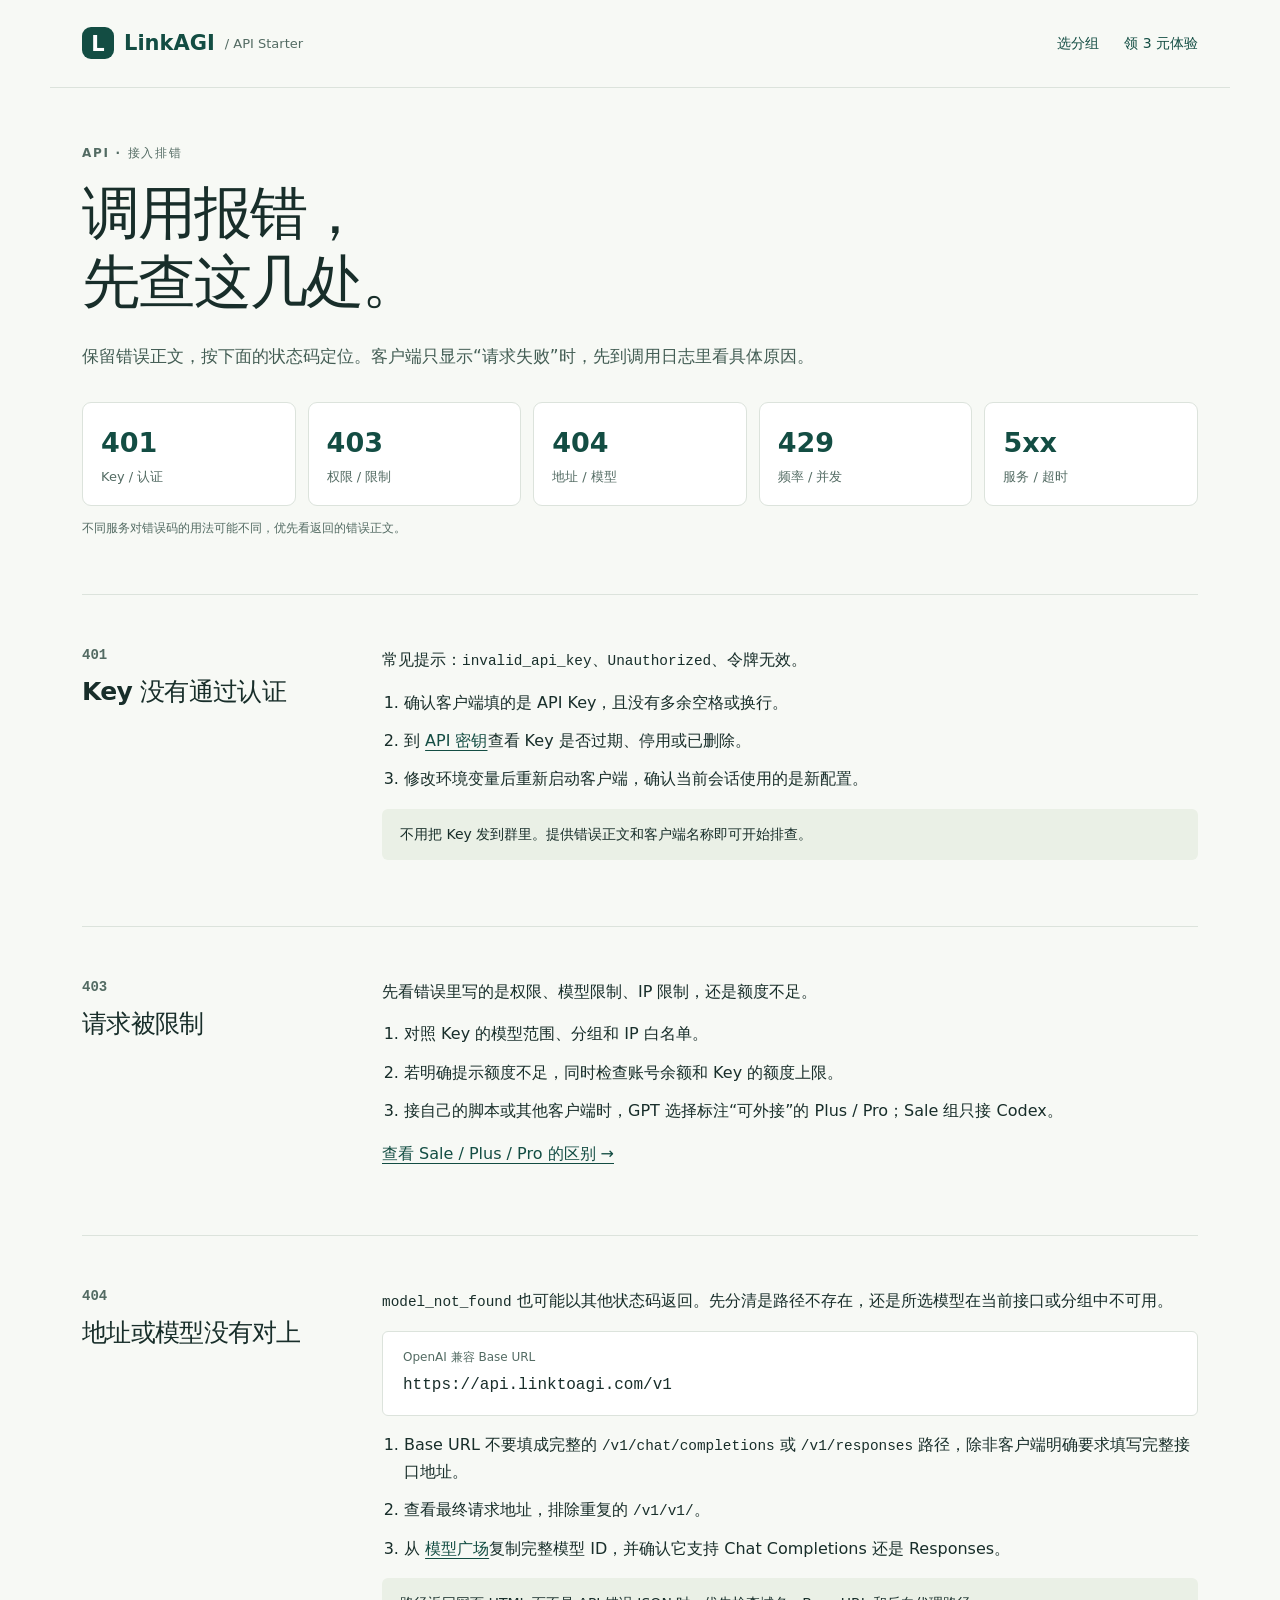
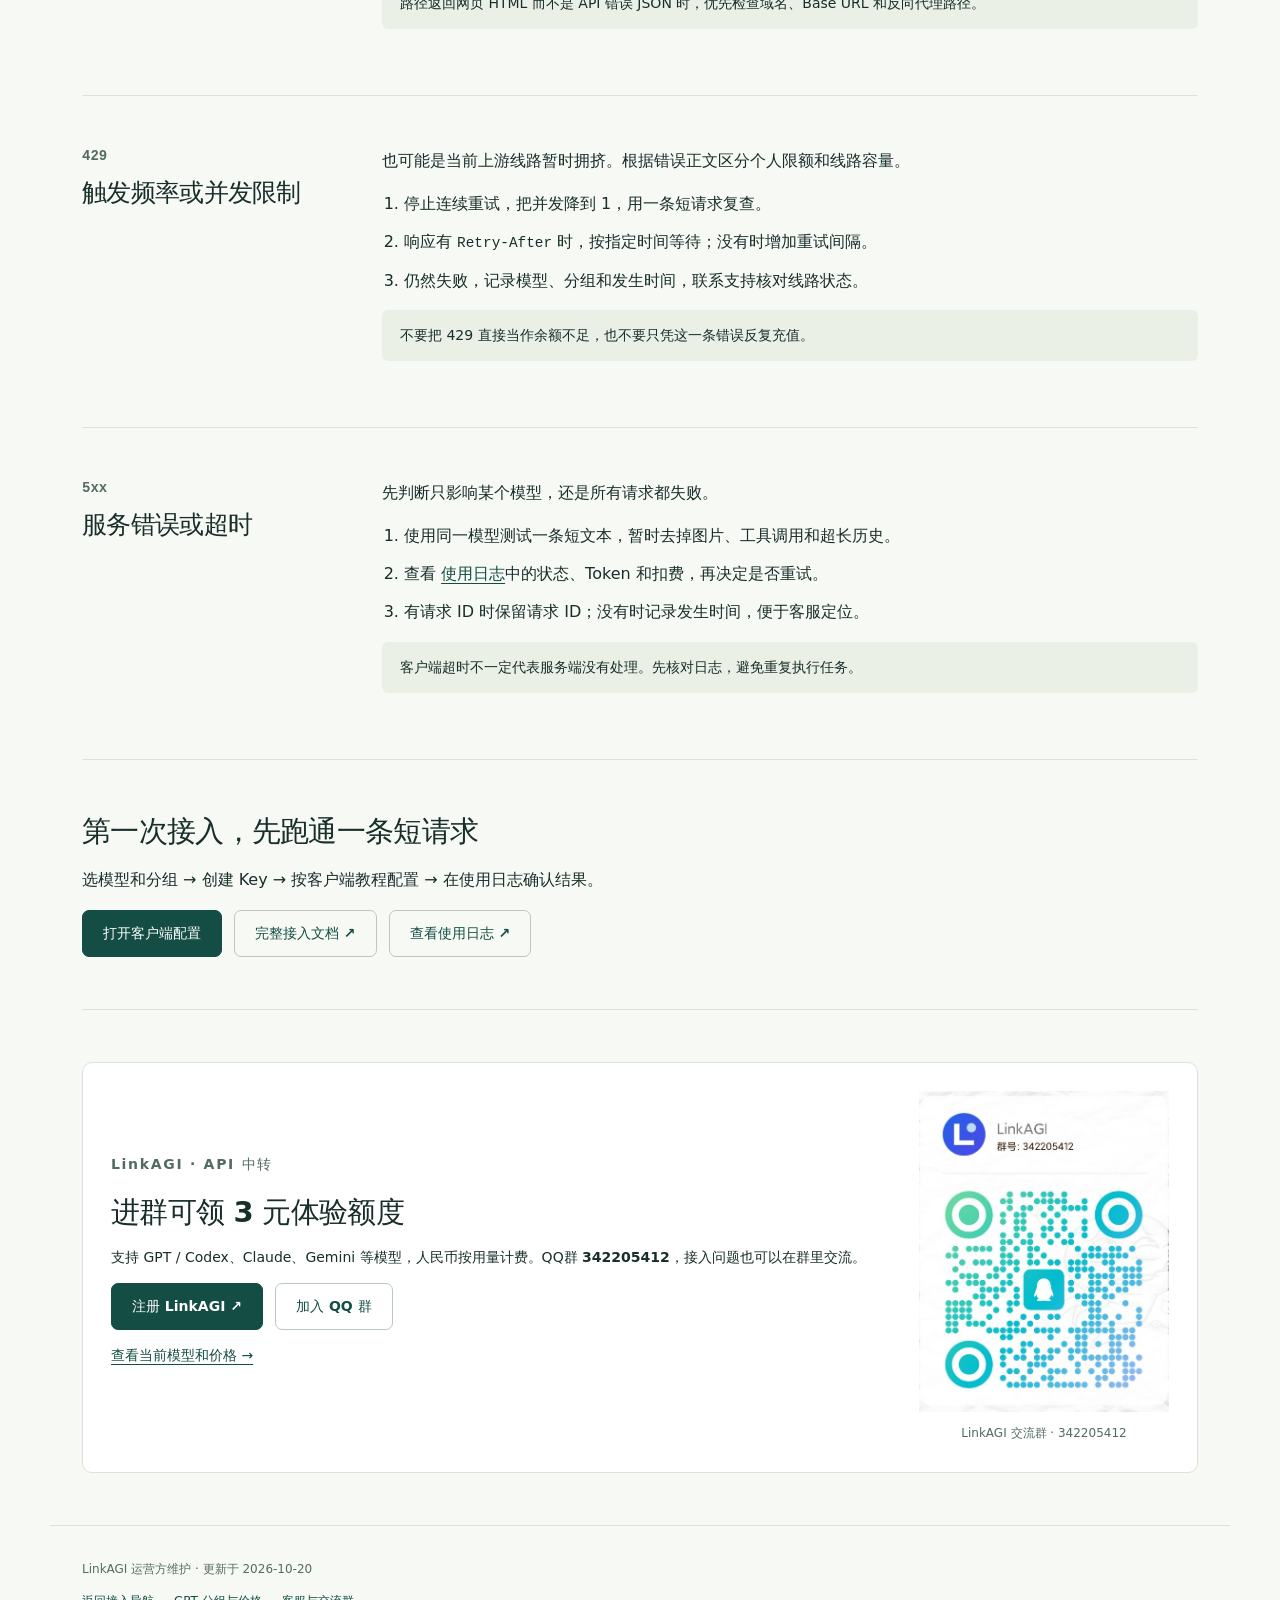
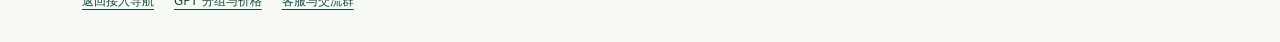
==== docs/api-errors.html @ 426b4939 "Publish API error troubleshooting and trial guide" ====
<!doctype html>
<html lang="zh-CN">
<head>
  <meta charset="utf-8">
  <meta name="viewport" content="width=device-width, initial-scale=1">
  <title>API 返回 401、403、404、429 怎么解决？｜LinkAGI 接入排错</title>
  <meta name="description" content="API Key 无效、模型不存在、限流和超时怎么查？按错误码检查地址、模型接口、分组与调用日志。附 LinkAGI 配置入口和 3 元体验额度。">
  <link rel="canonical" href="https://16871233.github.io/linkagi-api-starter/api-errors.html">
  <meta property="og:title" content="API 调用报错？按错误码找到下一步">
  <meta property="og:description" content="401 查 Key，404 查地址与模型，429 查限流。LinkAGI 接入排错与试用入口。">
  <meta property="og:type" content="article">
  <meta property="og:url" content="https://16871233.github.io/linkagi-api-starter/api-errors.html">
  <meta name="theme-color" content="#134d43">
  <link rel="stylesheet" href="site.css?v=20261009">
  <link rel="stylesheet" href="trial.css?v=20261016">
  <link rel="stylesheet" href="api-errors.css?v=20261020">
</head>
<body>
  <a class="skip" href="#main">跳到正文</a>
  <header class="wrap header">
    <a class="brand" href="./"><span class="mark" aria-hidden="true">L</span> LinkAGI <span class="subbrand">/ API Starter</span></a>
    <nav aria-label="主导航"><a href="gpt-groups.html">选分组</a><a href="#trial">领 3 元体验</a></nav>
  </header>
  <main id="main" class="wrap">
    <section class="error-intro">
      <p class="eyebrow">API · 接入排错</p>
      <h1>调用报错，<br>先查这几处。</h1>
      <p class="lead">保留错误正文，按下面的状态码定位。客户端只显示“请求失败”时，先到调用日志里看具体原因。</p>
      <nav class="error-nav" aria-label="按错误码定位">
        <a href="#error-401"><strong>401</strong><span>Key / 认证</span></a>
        <a href="#error-403"><strong>403</strong><span>权限 / 限制</span></a>
        <a href="#error-404"><strong>404</strong><span>地址 / 模型</span></a>
        <a href="#error-429"><strong>429</strong><span>频率 / 并发</span></a>
        <a href="#error-5xx"><strong>5xx</strong><span>服务 / 超时</span></a>
      </nav>
      <p class="quiet">不同服务对错误码的用法可能不同，优先看返回的错误正文。</p>
    </section>
    <section class="section error-section" id="error-401">
      <div class="error-label"><span>401</span><h2>Key 没有通过认证</h2></div>
      <div><p>常见提示：<code>invalid_api_key</code>、<code>Unauthorized</code>、令牌无效。</p>
      <ol><li>确认客户端填的是 API Key，且没有多余空格或换行。</li><li>到 <a href="https://api.linktoagi.com/keys">API 密钥</a>查看 Key 是否过期、停用或已删除。</li><li>修改环境变量后重新启动客户端，确认当前会话使用的是新配置。</li></ol>
      <p class="fix">不用把 Key 发到群里。提供错误正文和客户端名称即可开始排查。</p></div>
    </section>
    <section class="section error-section" id="error-403">
      <div class="error-label"><span>403</span><h2>请求被限制</h2></div>
      <div><p>先看错误里写的是权限、模型限制、IP 限制，还是额度不足。</p>
      <ol><li>对照 Key 的模型范围、分组和 IP 白名单。</li><li>若明确提示额度不足，同时检查账号余额和 Key 的额度上限。</li><li>接自己的脚本或其他客户端时，GPT 选择标注“可外接”的 Plus / Pro；Sale 组只接 Codex。</li></ol>
      <p><a href="gpt-groups.html">查看 Sale / Plus / Pro 的区别 →</a></p></div>
    </section>
    <section class="section error-section" id="error-404">
      <div class="error-label"><span>404</span><h2>地址或模型没有对上</h2></div>
      <div><p><code>model_not_found</code> 也可能以其他状态码返回。先分清是路径不存在，还是所选模型在当前接口或分组中不可用。</p>
      <div class="route-example"><span>OpenAI 兼容 Base URL</span><code>https://api.linktoagi.com/v1</code></div>
      <ol><li>Base URL 不要填成完整的 <code>/v1/chat/completions</code> 或 <code>/v1/responses</code> 路径，除非客户端明确要求填写完整接口地址。</li><li>查看最终请求地址，排除重复的 <code>/v1/v1/</code>。</li><li>从 <a href="https://api.linktoagi.com/pricing">模型广场</a>复制完整模型 ID，并确认它支持 Chat Completions 还是 Responses。</li></ol>
      <p class="fix">路径返回网页 HTML 而不是 API 错误 JSON 时，优先检查域名、Base URL 和反向代理路径。</p></div>
    </section>
    <section class="section error-section" id="error-429">
      <div class="error-label"><span>429</span><h2>触发频率或并发限制</h2></div>
      <div><p>也可能是当前上游线路暂时拥挤。根据错误正文区分个人限额和线路容量。</p>
      <ol><li>停止连续重试，把并发降到 1，用一条短请求复查。</li><li>响应有 <code>Retry-After</code> 时，按指定时间等待；没有时增加重试间隔。</li><li>仍然失败，记录模型、分组和发生时间，联系支持核对线路状态。</li></ol>
      <p class="fix">不要把 429 直接当作余额不足，也不要只凭这一条错误反复充值。</p></div>
    </section>
    <section class="section error-section" id="error-5xx">
      <div class="error-label"><span>5xx</span><h2>服务错误或超时</h2></div>
      <div><p>先判断只影响某个模型，还是所有请求都失败。</p>
      <ol><li>使用同一模型测试一条短文本，暂时去掉图片、工具调用和超长历史。</li><li>查看 <a href="https://api.linktoagi.com/usage-logs/common">使用日志</a>中的状态、Token 和扣费，再决定是否重试。</li><li>有请求 ID 时保留请求 ID；没有时记录发生时间，便于客服定位。</li></ol>
      <p class="fix">客户端超时不一定代表服务端没有处理。先核对日志，避免重复执行任务。</p></div>
    </section>
    <section class="section">
      <h2>第一次接入，先跑通一条短请求</h2>
      <p>选模型和分组 → 创建 Key → 按客户端教程配置 → 在使用日志确认结果。</p>
      <div class="actions"><a class="button primary" href="./#connect">打开客户端配置</a><a class="button" href="https://docs.linktoagi.com/">完整接入文档 ↗</a><a class="button" href="https://api.linktoagi.com/usage-logs/common">查看使用日志 ↗</a></div>
    </section>
    <section id="trial" class="section">
      <div class="trial-panel"><div><p class="eyebrow">LinkAGI · API 中转</p><h2>进群可领 3 元体验额度</h2><p>支持 GPT / Codex、Claude、Gemini 等模型，人民币按用量计费。QQ群 <strong>342205412</strong>，接入问题也可以在群里交流。</p><div class="actions"><a class="button primary" href="https://api.linktoagi.com/sign-up?utm_source=github_pages&amp;utm_medium=documentation&amp;utm_campaign=api_errors_20261020&amp;utm_content=trial_signup">注册 LinkAGI ↗</a><a class="button" href="https://qm.qq.com/q/E968hOM5Ka">加入 QQ 群</a></div><p><a href="https://api.linktoagi.com/pricing?utm_source=github_pages&amp;utm_medium=documentation&amp;utm_campaign=api_errors_20261020&amp;utm_content=pricing">查看当前模型和价格 →</a></p></div><figure><a href="https://qm.qq.com/q/E968hOM5Ka"><img src="assets/qq-group.jpg" width="1050" height="1350" alt="LinkAGI QQ 群二维码，群号 342205412" loading="lazy"></a><figcaption>LinkAGI 交流群 · 342205412</figcaption></figure></div>
    </section>
  </main>
  <footer class="wrap footer"><p>LinkAGI 运营方维护 · 更新于 2026-10-20</p><nav aria-label="页脚"><a href="./">返回接入导航</a><a href="gpt-groups.html">GPT 分组与价格</a><a href="https://docs.linktoagi.com/about.html#qq-community">客服与交流群</a></nav></footer>
</body>
</html>
---- docs/site.css ----
:root{font-family:system-ui,-apple-system,BlinkMacSystemFont,"PingFang SC","Microsoft YaHei",sans-serif;color:#182e2a;background:#f7f9f5;line-height:1.65;font-synthesis:none;--green:#134d43;--line:#dce3dc;--muted:#536b63}*{box-sizing:border-box}html{scroll-behavior:smooth;scroll-padding-top:28px}body{margin:0}a{color:var(--green);text-underline-offset:4px}button,input{font:inherit}button,a{touch-action:manipulation}button{cursor:pointer}a:focus-visible,button:focus-visible,input:focus-visible,summary:focus-visible{outline:3px solid #bb853d;outline-offset:4px}.wrap{max-width:1180px;margin:auto;padding:0 32px}.header{display:flex;align-items:center;justify-content:space-between;padding-top:26px;padding-bottom:26px;border-bottom:1px solid var(--line);gap:20px}.brand{display:flex;align-items:center;gap:10px;font-weight:750;font-size:21px;text-decoration:none}.mark{display:grid;place-items:center;background:var(--green);color:white;width:32px;height:32px;border-radius:9px}.subbrand{font-size:13px;color:var(--muted);font-weight:450}.header nav,.footer nav{display:flex;gap:25px;flex-wrap:wrap}.header nav a{text-decoration:none;font-size:14px}.hero{display:grid;grid-template-columns:1.25fr 1fr;gap:72px;padding:76px 0 68px;align-items:center}.eyebrow{font-size:12px;letter-spacing:1.7px;color:var(--muted);font-weight:700;margin:0 0 16px}h1{font-size:clamp(42px,5.3vw,64px);letter-spacing:-2px;line-height:1.18;margin:0 0 26px}h2{font-size:29px;line-height:1.35;letter-spacing:-.7px;margin:0 0 14px}h3{font-size:18px;line-height:1.4;margin:0 0 10px}.lead{font-size:17px;max-width:600px;margin-bottom:28px;color:#435d54}.actions{display:flex;gap:12px;flex-wrap:wrap}.button{display:inline-flex;align-items:center;justify-content:center;text-decoration:none;min-height:46px;padding:11px 20px;border:1px solid #b9c9bf;border-radius:7px;font-size:14px;font-weight:650;background:transparent;color:var(--green)}.button:hover{background:#e5eee5}.primary{color:#fff;background:var(--green);border-color:var(--green)}.primary:hover{color:#fff;background:#1b6657}.quiet{font-size:12px;color:var(--muted);line-height:1.8}.intro-card{background:#eaf0e6;border:1px solid #d3dfcf;border-radius:18px;padding:32px}.intro-card ol{padding:0;margin:0;list-style:none}.intro-card li{display:flex;gap:20px;padding:18px 0;border-bottom:1px solid #cfdbcc}.intro-card li:last-child{border:0;padding-bottom:0}.intro-card li>span{font:13px ui-monospace,monospace;color:#6f8578;padding-top:5px}.intro-card p:not(.eyebrow){font-size:13px;margin:5px 0 0;color:var(--muted)}.section{border-top:1px solid var(--line);padding:52px 0}.section-title{display:flex;justify-content:space-between;align-items:end;gap:32px;margin-bottom:26px}.section-title>p{font-size:13px;color:var(--muted);margin:0 0 14px}.client-grid{display:grid;grid-template-columns:repeat(2,1fr);gap:16px}.client-card{min-width:0;padding:24px;background:#fff;border:1px solid var(--line);border-radius:10px}.client-card p{font-size:13px;color:var(--muted);margin:0 0 18px}.client-card code{font:14px ui-monospace,SFMono-Regular,monospace;display:block;background:#f1f5ef;border-radius:5px;padding:13px;overflow-wrap:anywhere}.card-actions{display:flex;justify-content:space-between;align-items:center;margin-top:18px;font-size:13px}.card-actions button{padding:5px 12px;border:1px solid #c5d1c8;border-radius:4px;background:white;color:var(--green)}.note{font-size:12px;line-height:1.8;padding-left:16px;border-left:2px solid #9bb49b;color:var(--muted)}.steps{list-style:none;padding:0;display:grid;grid-template-columns:repeat(4,1fr);counter-reset:step;gap:28px}.steps li{counter-increment:step}.steps li:before{content:"0" counter(step);display:block;font-size:12px;color:#6b8178;margin-bottom:14px}.steps h3{font-size:16px}.steps p{font-size:13px;color:var(--muted)}.notice{padding:17px 20px;background:#f1ede1;border-radius:7px;font-size:13px;margin-top:26px}.notice summary{cursor:pointer;font-weight:600}.notice p{margin-bottom:3px}.calculator{display:grid;grid-template-columns:1fr 1fr;gap:65px;align-items:start}.calculator>div>p:not(.eyebrow){font-size:14px;color:var(--muted)}.formula{font-size:13px!important;border-left:2px solid #9bb49b;padding:12px 0 12px 16px;margin:25px 0}.calc-card{padding:26px;background:white;border:1px solid var(--line);border-radius:10px}.fields{display:grid;grid-template-columns:1fr 1fr;gap:18px}.calc-card label{display:block;font-size:12px;font-weight:600;margin-bottom:16px}.calc-card input{display:block;width:100%;min-width:0;border:1px solid #bbcbbf;border-radius:5px;padding:9px 10px;margin-top:7px;color:#203f34;background:#fcfdfa;font-size:15px}.calc-card output{display:block;font-size:23px;font-weight:650;padding-top:20px}.resources{display:grid;grid-template-columns:1fr 1fr;gap:65px}.resources p{color:var(--muted);font-size:14px}.resource-links a{display:flex;justify-content:space-between;border-bottom:1px solid var(--line);padding:15px 0;text-decoration:none;font-size:14px}.footer-cta{padding:40px 32px;text-align:center;background:#eaf0e6;border-radius:14px;margin:10px 0 50px}.footer-cta p{font-size:14px;color:var(--muted)}.footer{border-top:1px solid var(--line);padding-top:22px;padding-bottom:32px;font-size:12px;color:var(--muted)}.footer nav{gap:20px}.skip{position:absolute;left:12px;top:-90px;background:white;padding:12px;z-index:5}.skip:focus{top:8px}@media(max-width:760px){.wrap{padding-left:20px;padding-right:20px}.header{padding-top:18px;padding-bottom:18px}.subbrand{display:none}.header nav{gap:15px}.header nav a{font-size:12px}.brand{font-size:18px}.hero{grid-template-columns:1fr;padding:45px 0;gap:32px}.intro-card{padding:24px}.hero h1{font-size:48px}.section{padding:36px 0}.section-title{display:block}.section-title>p{margin-top:18px}.client-grid{grid-template-columns:1fr}.steps{grid-template-columns:1fr 1fr;gap:16px 22px}.calculator,.resources{grid-template-columns:1fr;gap:25px}.fields{gap:12px}.calc-card{padding:20px}h2{font-size:25px}.footer-cta{padding:28px 16px}}@media(prefers-reduced-motion:reduce){html{scroll-behavior:auto}}

.price-grid{display:grid;grid-template-columns:repeat(3,minmax(0,1fr));gap:16px}.price-card{min-width:0;padding:24px;background:white;border:1px solid var(--line);border-radius:10px}.price-card h3{font-size:21px;overflow-wrap:anywhere}.price-card dl{display:grid;grid-template-columns:1fr 1fr;gap:12px;margin:24px 0}.price-card dt{font-size:12px;color:var(--muted)}.price-card dd{font-size:30px;font-weight:700;line-height:1.4;margin:8px 0 0}.price-card>p:last-child{font-size:12px;color:var(--muted);margin:0}.price-card strong{color:var(--green)}@media(max-width:760px){.price-grid{grid-template-columns:1fr}.price-card{padding:22px}.hero h1{font-size:clamp(36px,8.6vw,48px)}}
---- docs/trial.css ----
.trial-panel {
  display: grid;
  grid-template-columns: minmax(0, 1fr) 250px;
  gap: 36px;
  padding: 28px;
  background: #fff;
  border: 1px solid var(--line);
  border-radius: 10px;
  align-items: center;
}
.trial-panel p { font-size: 14px; }
.trial-panel blockquote {
  margin: 20px 0;
  padding: 14px 18px;
  border-left: 3px solid var(--green);
  background: #f1f5ef;
  font-size: 14px;
}
.trial-panel .quiet { font-size: 12px; overflow-wrap: anywhere; }
.trial-panel figure { margin: 0; text-align: center; }
.trial-panel img { display: block; width: 100%; height: auto; }
.trial-panel figcaption { margin-top: 12px; color: var(--muted); font-size: 12px; }
@media (max-width: 760px) {
  .trial-panel { grid-template-columns: 1fr; gap: 24px; padding: 20px; }
  .trial-panel figure { width: min(250px, 100%); justify-self: center; }
}
---- docs/api-errors.css ----
.error-intro{padding:56px 0 42px}.error-intro .lead{max-width:760px}.error-intro h1{font-size:clamp(38px,5vw,58px)}.error-nav{display:grid;grid-template-columns:repeat(5,minmax(0,1fr));gap:12px;margin-top:32px}.error-nav a{display:flex;flex-direction:column;padding:18px;background:#fff;border:1px solid var(--line);border-radius:9px;text-decoration:none}.error-nav a:hover{background:#eaf0e6}.error-nav strong{font-size:27px}.error-nav span{font-size:13px;color:var(--muted)}.error-section{display:grid;grid-template-columns:260px minmax(0,1fr);gap:40px}.error-label>span{display:block;font:600 14px ui-monospace,monospace;color:var(--muted);margin-bottom:12px}.error-label h2{font-size:25px}.error-section p:first-child{margin-top:0}.error-section li{margin:12px 0}.error-section ol{padding-left:22px}.error-section code{font-family:ui-monospace,monospace;font-size:.9em;overflow-wrap:anywhere}.fix{background:#eaf0e6;padding:14px 18px;border-radius:6px;font-size:14px}.route-example{padding:16px 20px;border:1px solid var(--line);background:white;border-radius:6px}.route-example span{display:block;font-size:12px;color:var(--muted);margin-bottom:5px}.route-example code{display:block;font-size:16px}@media(max-width:760px){.error-intro{padding:36px 0}.error-nav{grid-template-columns:repeat(2,minmax(0,1fr))}.error-nav a:last-child{grid-column:span 2}.error-nav a{padding:14px 18px}.error-section{grid-template-columns:1fr;gap:12px}.error-label>span{margin-bottom:5px}.error-label h2{margin-bottom:0}.route-example{padding:14px}.route-example code{font-size:14px}}
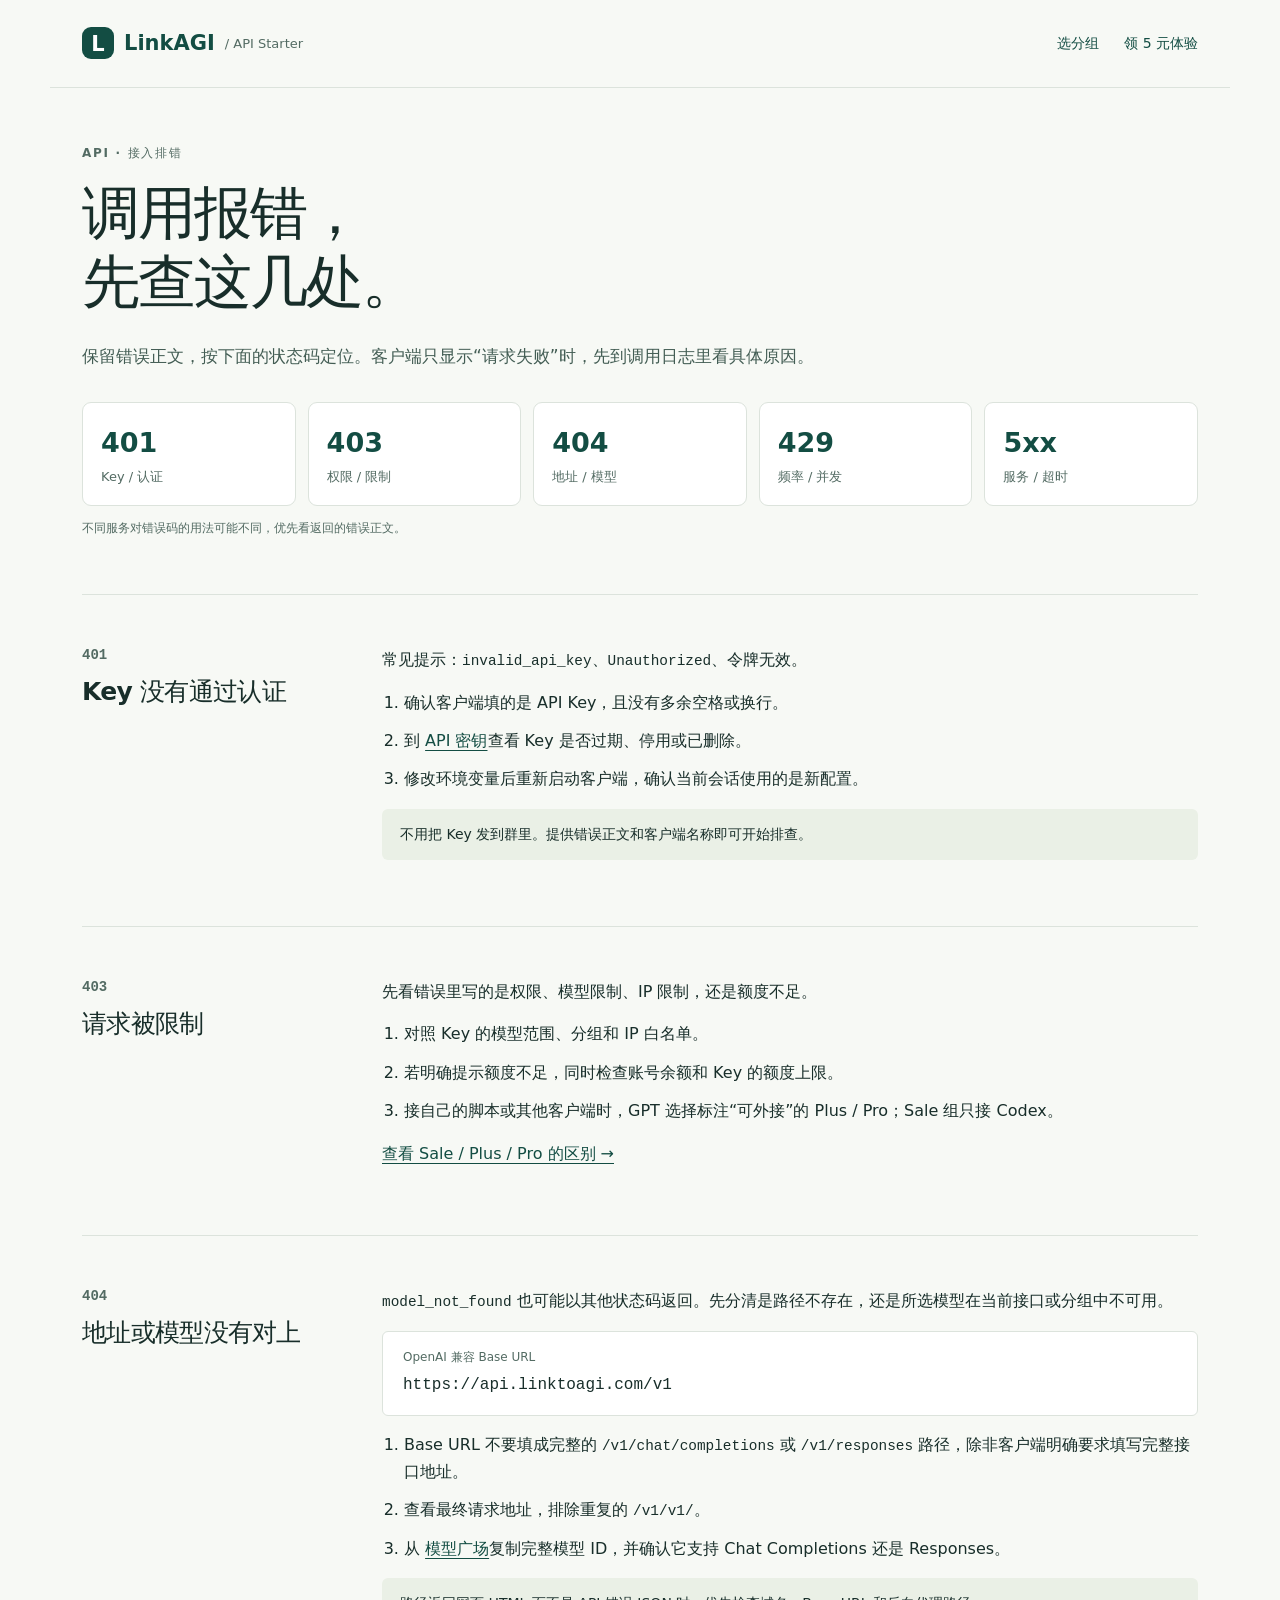
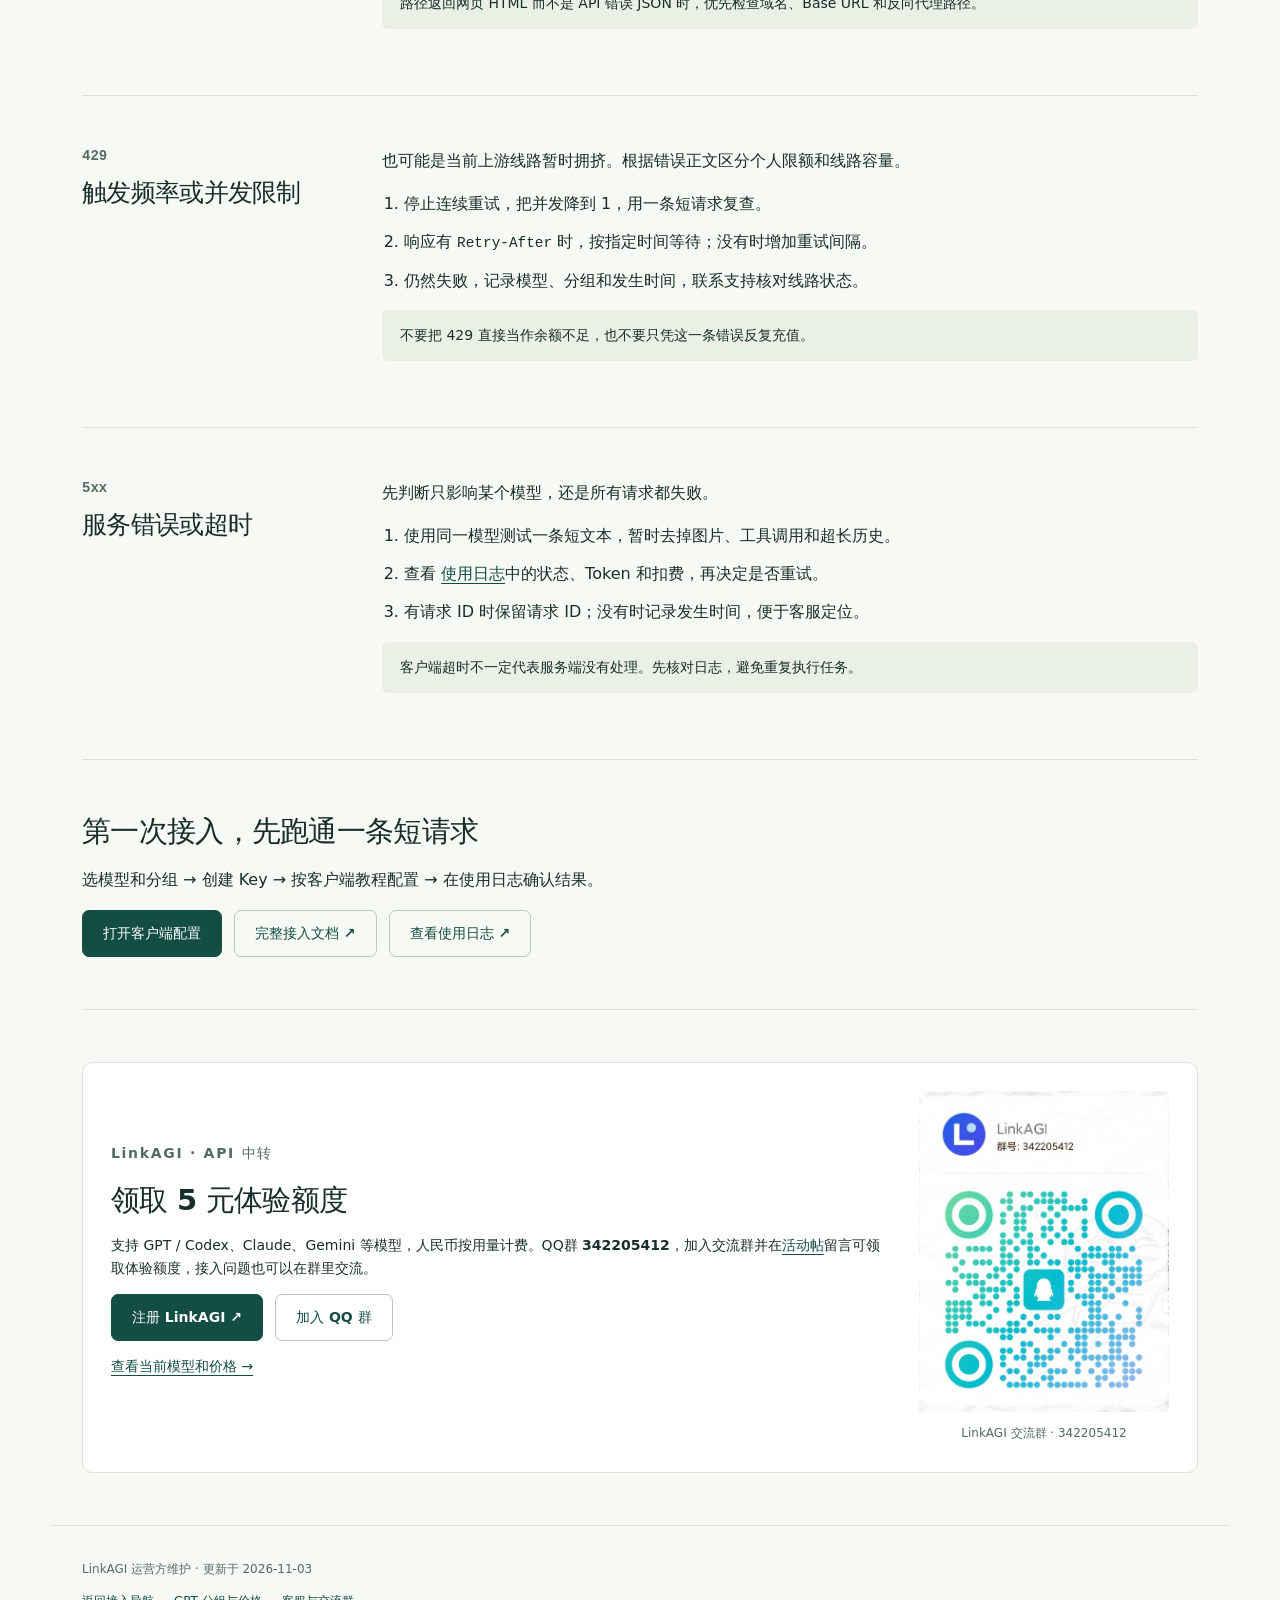
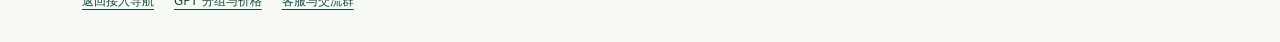
==== commit 2a048a4f: "Refresh group rates and trial promotion with current pricing links" ====
--- a/docs/api-errors.html
+++ b/docs/api-errors.html
@@ -4,7 +4,7 @@
   <meta charset="utf-8">
   <meta name="viewport" content="width=device-width, initial-scale=1">
   <title>API 返回 401、403、404、429 怎么解决？｜LinkAGI 接入排错</title>
-  <meta name="description" content="API Key 无效、模型不存在、限流和超时怎么查？按错误码检查地址、模型接口、分组与调用日志。附 LinkAGI 配置入口和 3 元体验额度。">
+  <meta name="description" content="API Key 无效、模型不存在、限流和超时怎么查？按错误码检查地址、模型接口、分组与调用日志。附 LinkAGI 配置入口和 5 元体验额度。">
   <link rel="canonical" href="https://16871233.github.io/linkagi-api-starter/api-errors.html">
   <meta property="og:title" content="API 调用报错？按错误码找到下一步">
   <meta property="og:description" content="401 查 Key，404 查地址与模型，429 查限流。LinkAGI 接入排错与试用入口。">
@@ -19,7 +19,7 @@
   <a class="skip" href="#main">跳到正文</a>
   <header class="wrap header">
     <a class="brand" href="./"><span class="mark" aria-hidden="true">L</span> LinkAGI <span class="subbrand">/ API Starter</span></a>
-    <nav aria-label="主导航"><a href="gpt-groups.html">选分组</a><a href="#trial">领 3 元体验</a></nav>
+    <nav aria-label="主导航"><a href="gpt-groups.html">选分组</a><a href="#trial">领 5 元体验</a></nav>
   </header>
   <main id="main" class="wrap">
     <section class="error-intro">
@@ -72,9 +72,9 @@
       <div class="actions"><a class="button primary" href="./#connect">打开客户端配置</a><a class="button" href="https://docs.linktoagi.com/">完整接入文档 ↗</a><a class="button" href="https://api.linktoagi.com/usage-logs/common">查看使用日志 ↗</a></div>
     </section>
     <section id="trial" class="section">
-      <div class="trial-panel"><div><p class="eyebrow">LinkAGI · API 中转</p><h2>进群可领 3 元体验额度</h2><p>支持 GPT / Codex、Claude、Gemini 等模型，人民币按用量计费。QQ群 <strong>342205412</strong>，接入问题也可以在群里交流。</p><div class="actions"><a class="button primary" href="https://api.linktoagi.com/sign-up?utm_source=github_pages&amp;utm_medium=documentation&amp;utm_campaign=api_errors_20261020&amp;utm_content=trial_signup">注册 LinkAGI ↗</a><a class="button" href="https://qm.qq.com/q/E968hOM5Ka">加入 QQ 群</a></div><p><a href="https://api.linktoagi.com/pricing?utm_source=github_pages&amp;utm_medium=documentation&amp;utm_campaign=api_errors_20261020&amp;utm_content=pricing">查看当前模型和价格 →</a></p></div><figure><a href="https://qm.qq.com/q/E968hOM5Ka"><img src="assets/qq-group.jpg" width="1050" height="1350" alt="LinkAGI QQ 群二维码，群号 342205412" loading="lazy"></a><figcaption>LinkAGI 交流群 · 342205412</figcaption></figure></div>
+      <div class="trial-panel"><div><p class="eyebrow">LinkAGI · API 中转</p><h2>领取 5 元体验额度</h2><p>支持 GPT / Codex、Claude、Gemini 等模型，人民币按用量计费。QQ群 <strong>342205412</strong>，加入交流群并在<a href="https://www.v2ex.com/t/1254212">活动帖</a>留言可领取体验额度，接入问题也可以在群里交流。</p><div class="actions"><a class="button primary" href="https://api.linktoagi.com/sign-up?utm_source=github_pages&amp;utm_medium=documentation&amp;utm_campaign=api_errors_20261020&amp;utm_content=trial_signup">注册 LinkAGI ↗</a><a class="button" href="https://qm.qq.com/q/E968hOM5Ka">加入 QQ 群</a></div><p><a href="https://api.linktoagi.com/pricing?utm_source=github_pages&amp;utm_medium=documentation&amp;utm_campaign=api_errors_20261020&amp;utm_content=pricing">查看当前模型和价格 →</a></p></div><figure><a href="https://qm.qq.com/q/E968hOM5Ka"><img src="assets/qq-group.jpg" width="1050" height="1350" alt="LinkAGI QQ 群二维码，群号 342205412" loading="lazy"></a><figcaption>LinkAGI 交流群 · 342205412</figcaption></figure></div>
     </section>
   </main>
-  <footer class="wrap footer"><p>LinkAGI 运营方维护 · 更新于 2026-10-20</p><nav aria-label="页脚"><a href="./">返回接入导航</a><a href="gpt-groups.html">GPT 分组与价格</a><a href="https://docs.linktoagi.com/about.html#qq-community">客服与交流群</a></nav></footer>
+  <footer class="wrap footer"><p>LinkAGI 运营方维护 · 更新于 2026-11-03</p><nav aria-label="页脚"><a href="./">返回接入导航</a><a href="gpt-groups.html">GPT 分组与价格</a><a href="https://docs.linktoagi.com/about.html#qq-community">客服与交流群</a></nav></footer>
 </body>
 </html>
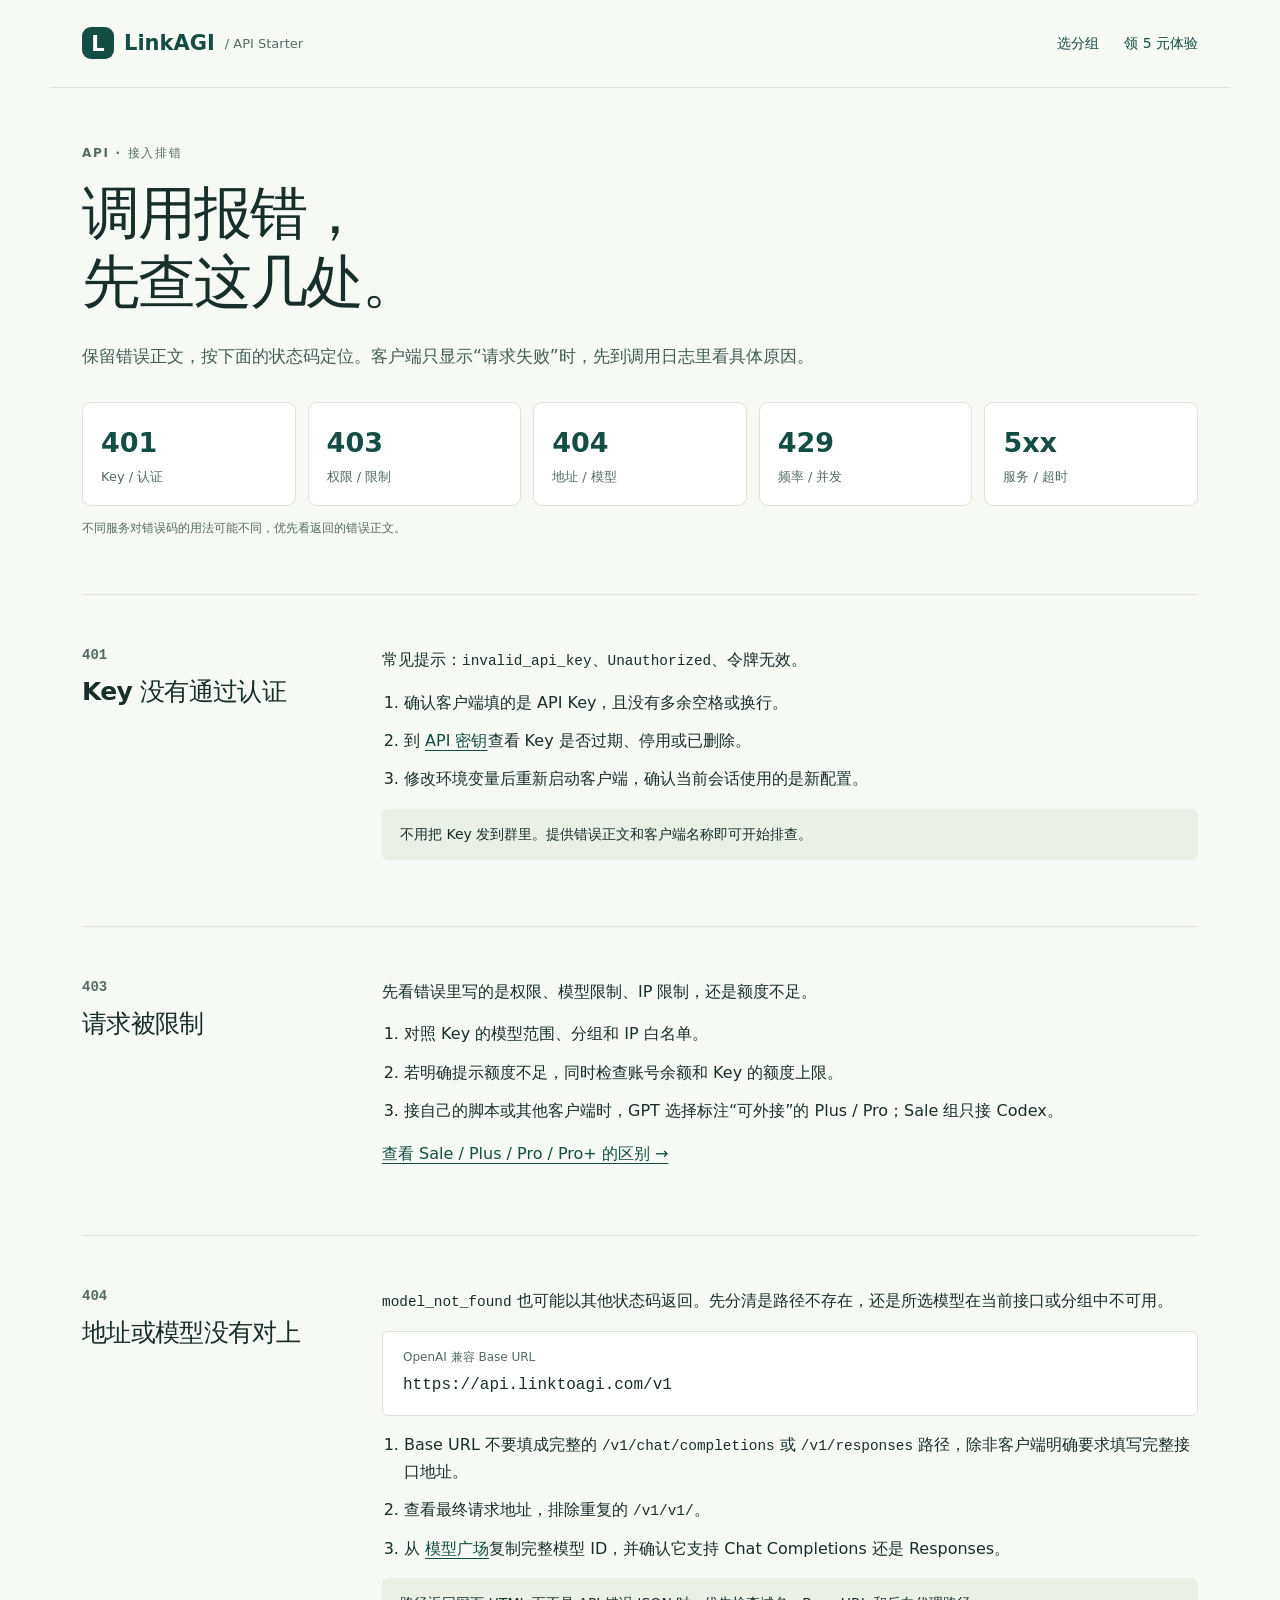
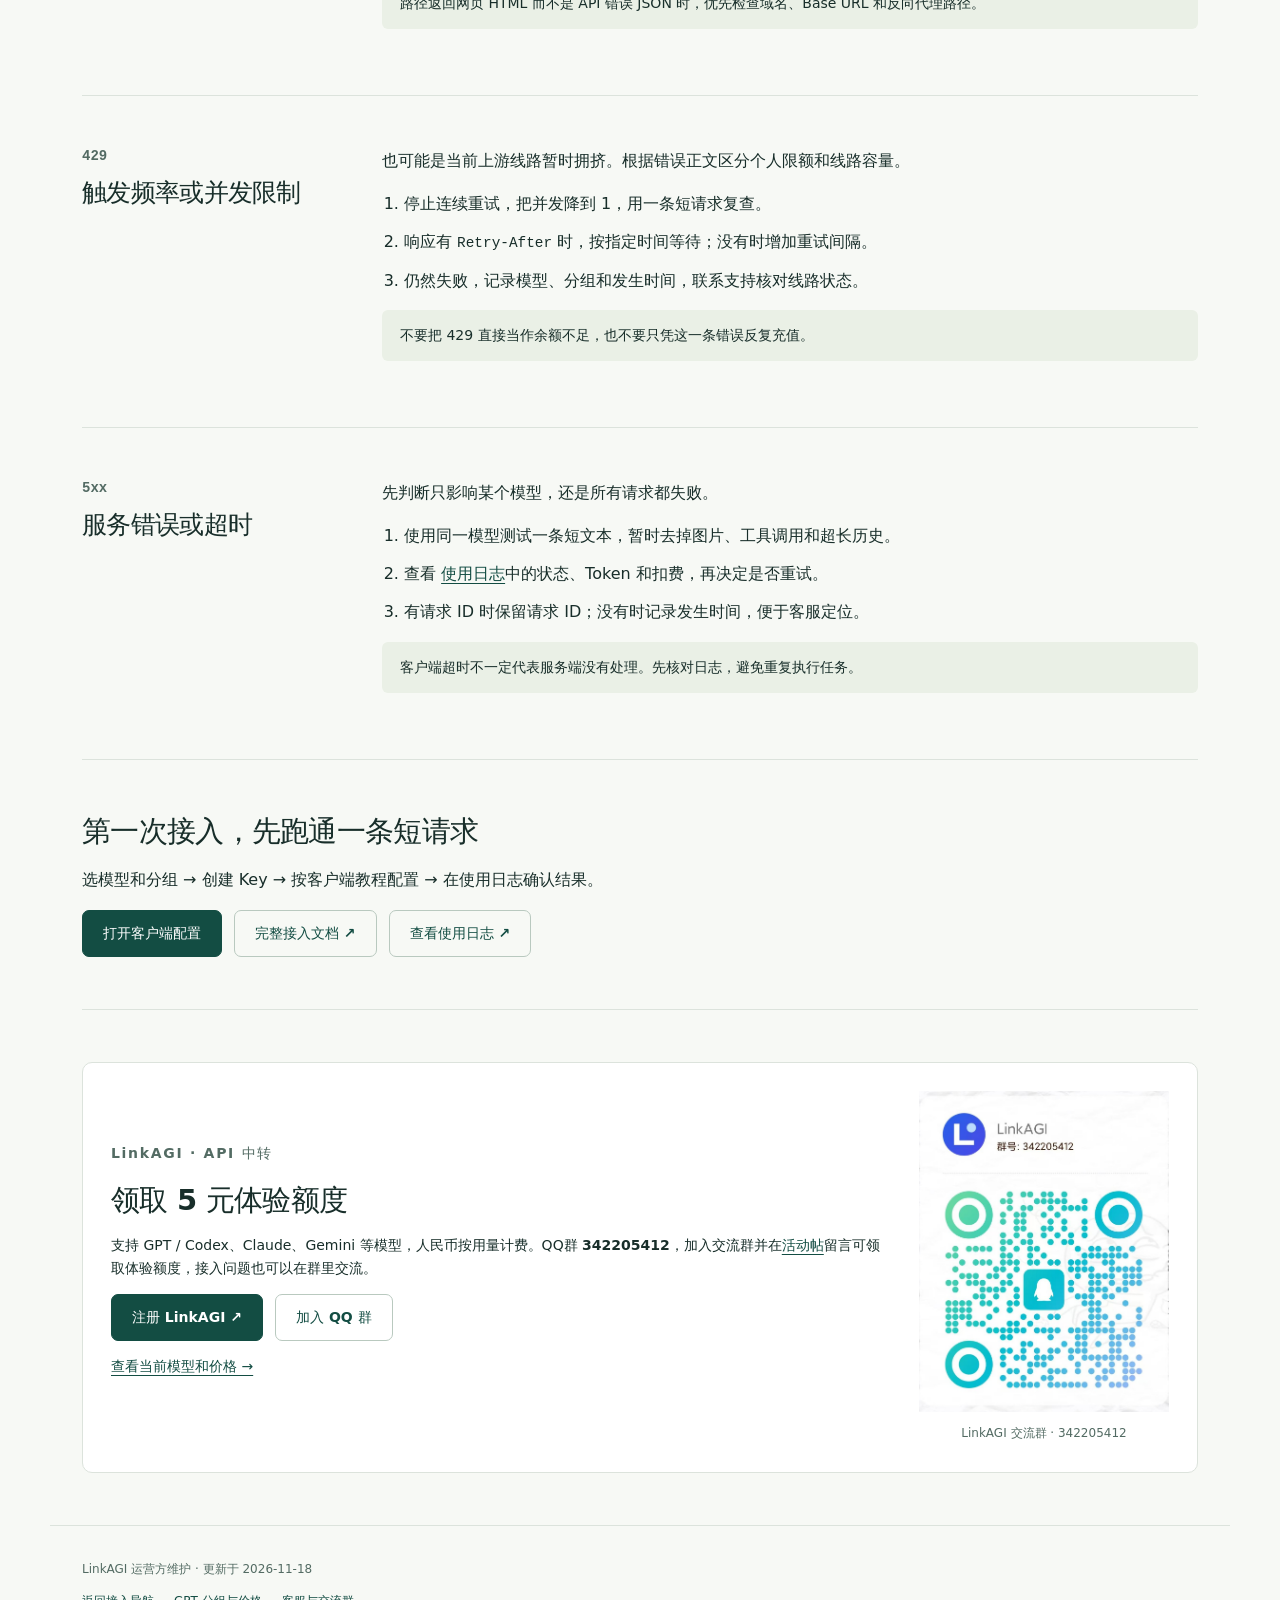
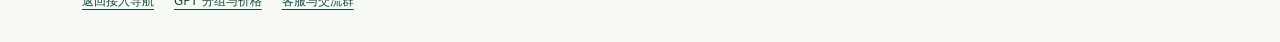
==== commit b9995c86: "Refresh Codex group guide and current trial entry" ====
--- a/docs/api-errors.html
+++ b/docs/api-errors.html
@@ -45,7 +45,7 @@
       <div class="error-label"><span>403</span><h2>请求被限制</h2></div>
       <div><p>先看错误里写的是权限、模型限制、IP 限制，还是额度不足。</p>
       <ol><li>对照 Key 的模型范围、分组和 IP 白名单。</li><li>若明确提示额度不足，同时检查账号余额和 Key 的额度上限。</li><li>接自己的脚本或其他客户端时，GPT 选择标注“可外接”的 Plus / Pro；Sale 组只接 Codex。</li></ol>
-      <p><a href="gpt-groups.html">查看 Sale / Plus / Pro 的区别 →</a></p></div>
+      <p><a href="gpt-groups.html">查看 Sale / Plus / Pro / Pro+ 的区别 →</a></p></div>
     </section>
     <section class="section error-section" id="error-404">
       <div class="error-label"><span>404</span><h2>地址或模型没有对上</h2></div>
@@ -72,9 +72,9 @@
       <div class="actions"><a class="button primary" href="./#connect">打开客户端配置</a><a class="button" href="https://docs.linktoagi.com/">完整接入文档 ↗</a><a class="button" href="https://api.linktoagi.com/usage-logs/common">查看使用日志 ↗</a></div>
     </section>
     <section id="trial" class="section">
-      <div class="trial-panel"><div><p class="eyebrow">LinkAGI · API 中转</p><h2>领取 5 元体验额度</h2><p>支持 GPT / Codex、Claude、Gemini 等模型，人民币按用量计费。QQ群 <strong>342205412</strong>，加入交流群并在<a href="https://www.v2ex.com/t/1254212">活动帖</a>留言可领取体验额度，接入问题也可以在群里交流。</p><div class="actions"><a class="button primary" href="https://api.linktoagi.com/sign-up?utm_source=github_pages&amp;utm_medium=documentation&amp;utm_campaign=api_errors_20261020&amp;utm_content=trial_signup">注册 LinkAGI ↗</a><a class="button" href="https://qm.qq.com/q/E968hOM5Ka">加入 QQ 群</a></div><p><a href="https://api.linktoagi.com/pricing?utm_source=github_pages&amp;utm_medium=documentation&amp;utm_campaign=api_errors_20261020&amp;utm_content=pricing">查看当前模型和价格 →</a></p></div><figure><a href="https://qm.qq.com/q/E968hOM5Ka"><img src="assets/qq-group.jpg" width="1050" height="1350" alt="LinkAGI QQ 群二维码，群号 342205412" loading="lazy"></a><figcaption>LinkAGI 交流群 · 342205412</figcaption></figure></div>
+      <div class="trial-panel"><div><p class="eyebrow">LinkAGI · API 中转</p><h2>领取 5 元体验额度</h2><p>支持 GPT / Codex、Claude、Gemini 等模型，人民币按用量计费。QQ群 <strong>342205412</strong>，加入交流群并在<a href="https://www.v2ex.com/t/1257630">活动帖</a>留言可领取体验额度，接入问题也可以在群里交流。</p><div class="actions"><a class="button primary" href="https://api.linktoagi.com/sign-up">注册 LinkAGI ↗</a><a class="button" href="https://qm.qq.com/q/E968hOM5Ka">加入 QQ 群</a></div><p><a href="https://api.linktoagi.com/pricing">查看当前模型和价格 →</a></p></div><figure><a href="https://qm.qq.com/q/E968hOM5Ka"><img src="assets/qq-group.jpg" width="1050" height="1350" alt="LinkAGI QQ 群二维码，群号 342205412" loading="lazy"></a><figcaption>LinkAGI 交流群 · 342205412</figcaption></figure></div>
     </section>
   </main>
-  <footer class="wrap footer"><p>LinkAGI 运营方维护 · 更新于 2026-11-03</p><nav aria-label="页脚"><a href="./">返回接入导航</a><a href="gpt-groups.html">GPT 分组与价格</a><a href="https://docs.linktoagi.com/about.html#qq-community">客服与交流群</a></nav></footer>
+  <footer class="wrap footer"><p>LinkAGI 运营方维护 · 更新于 2026-11-18</p><nav aria-label="页脚"><a href="./">返回接入导航</a><a href="gpt-groups.html">GPT 分组与价格</a><a href="https://docs.linktoagi.com/about.html#qq-community">客服与交流群</a></nav></footer>
 </body>
 </html>
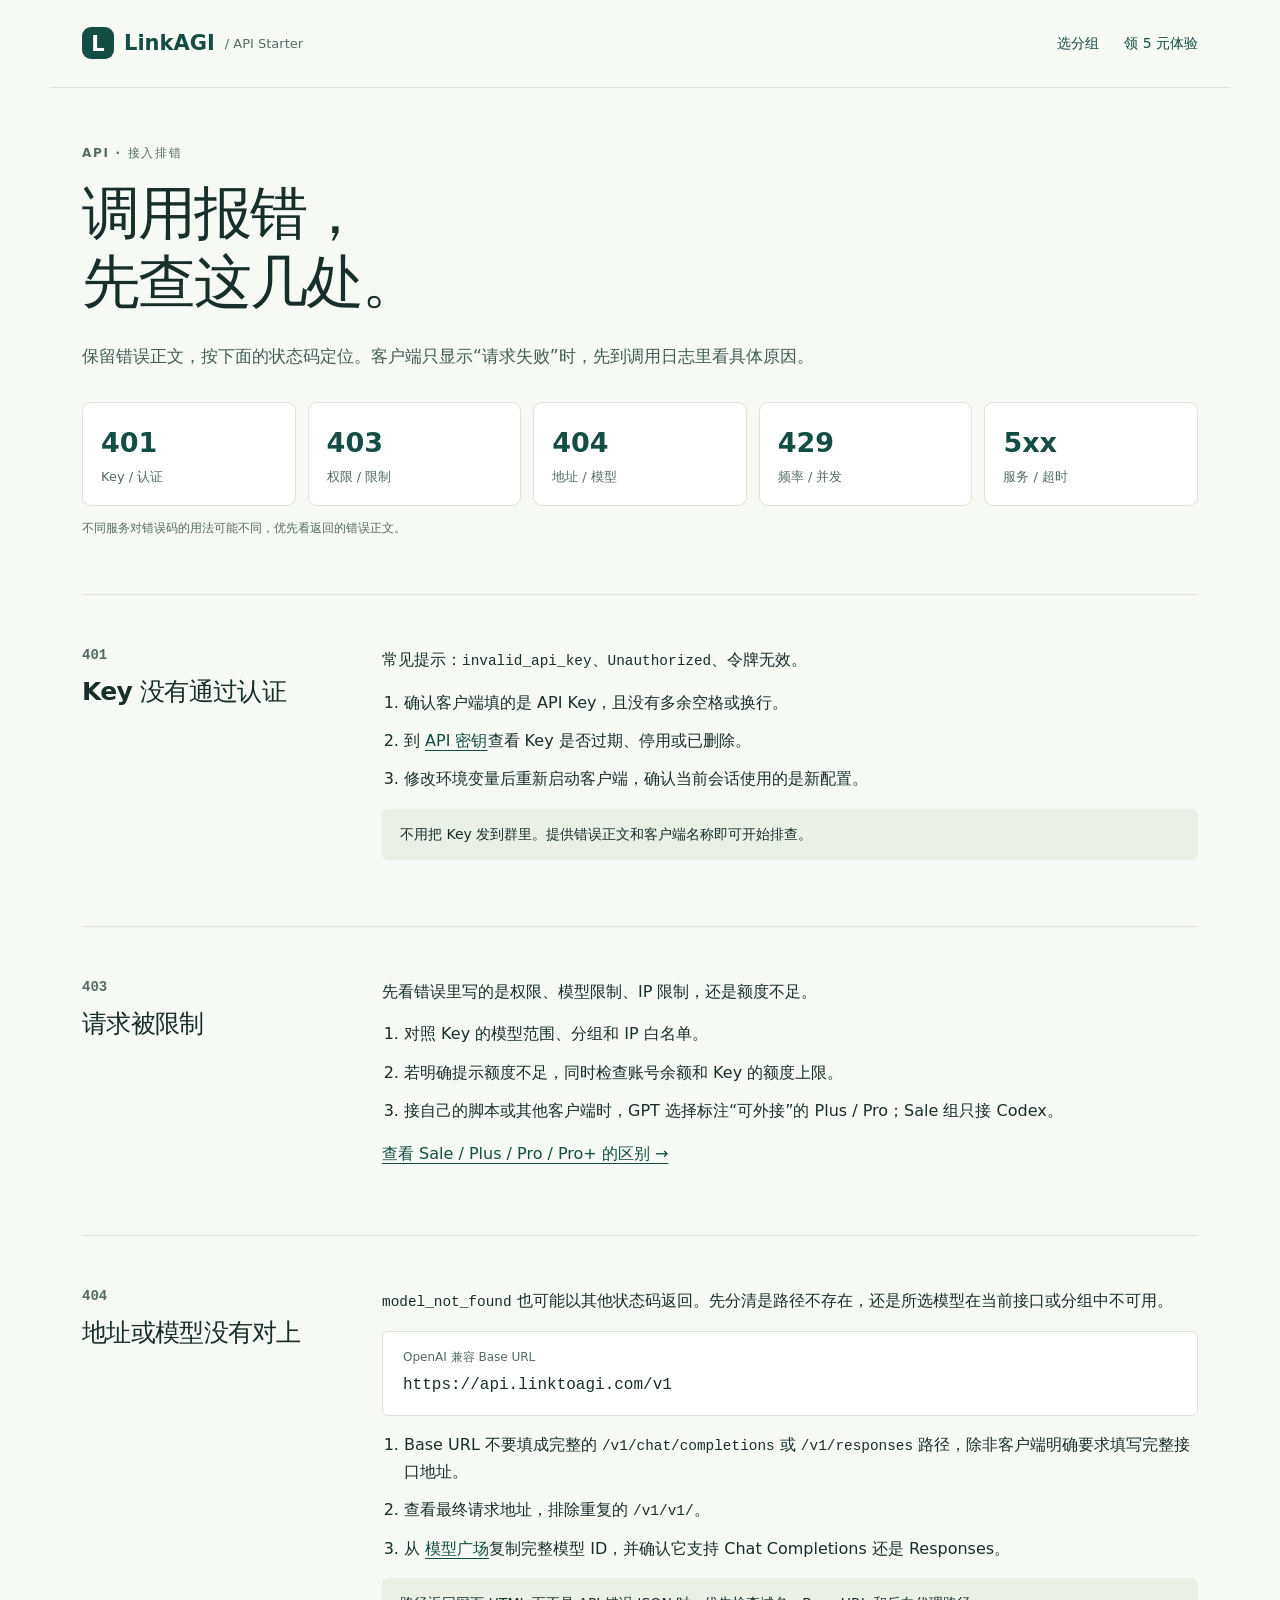
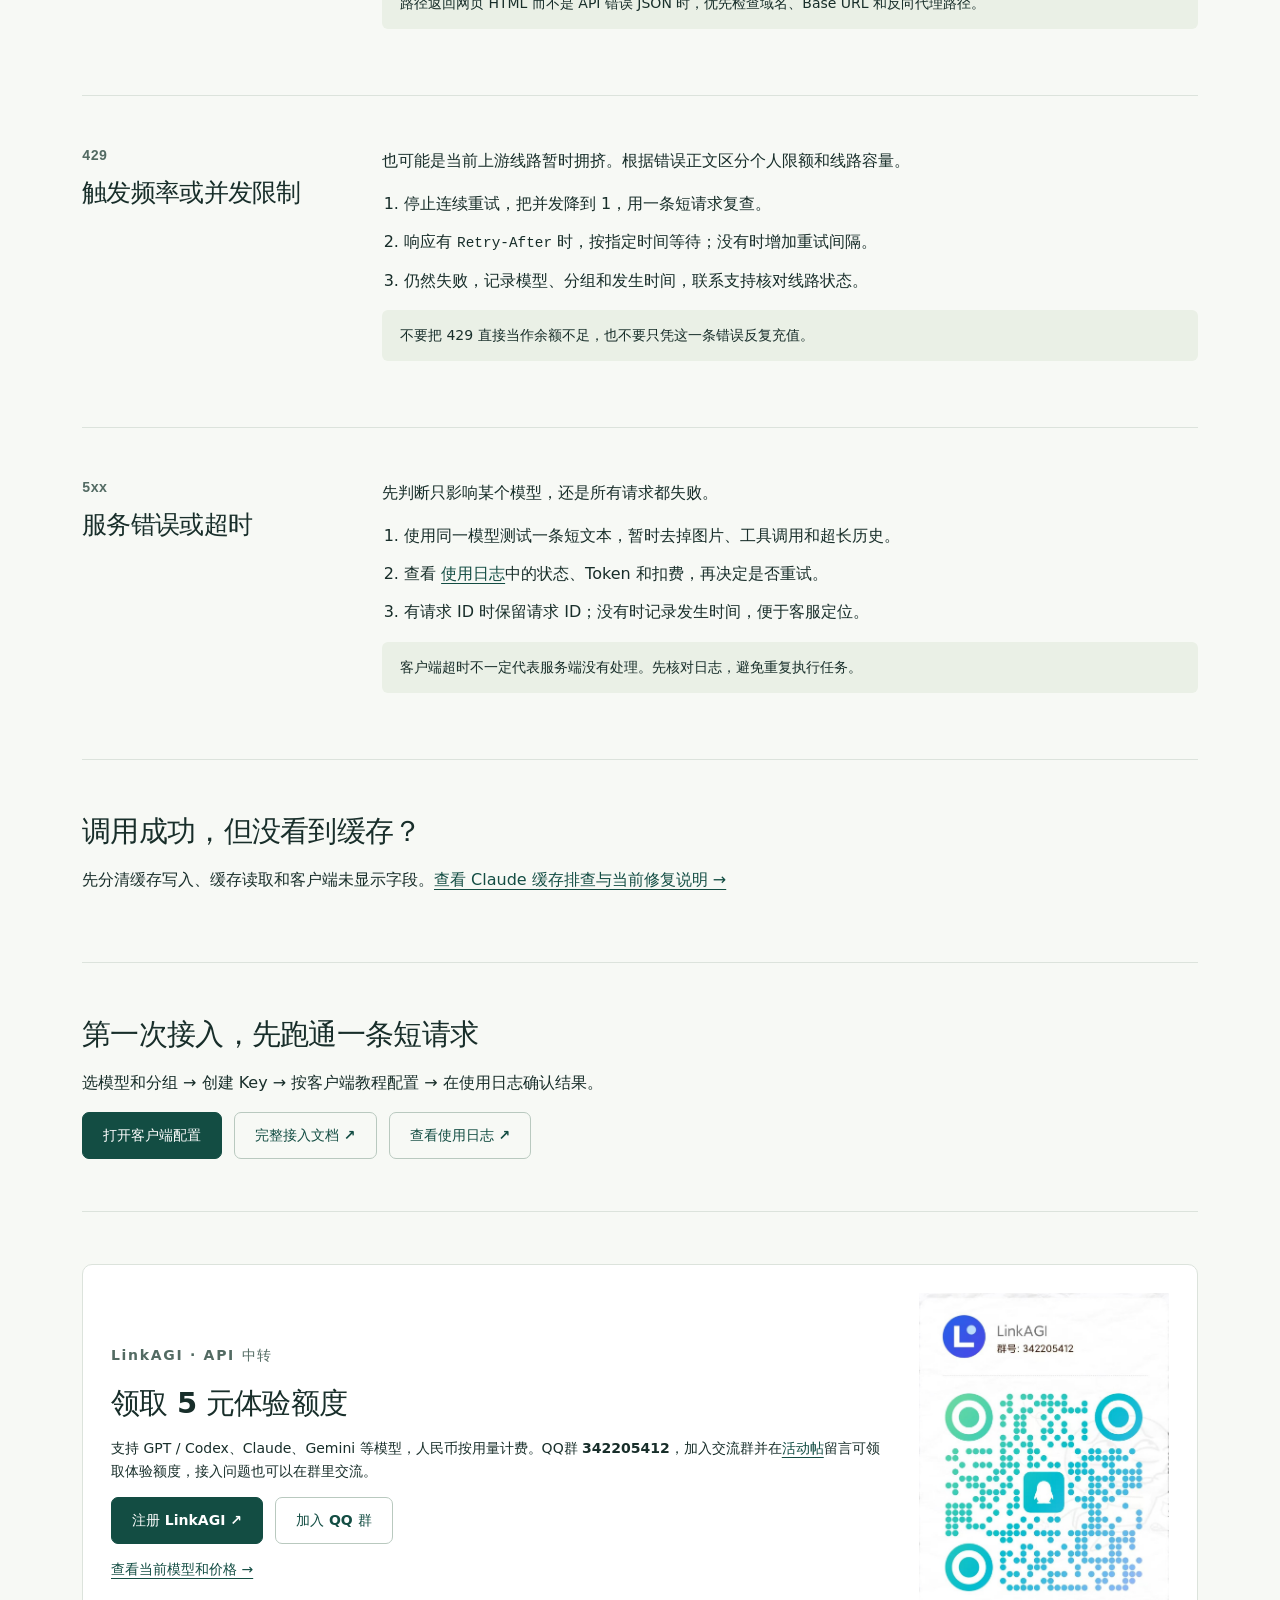
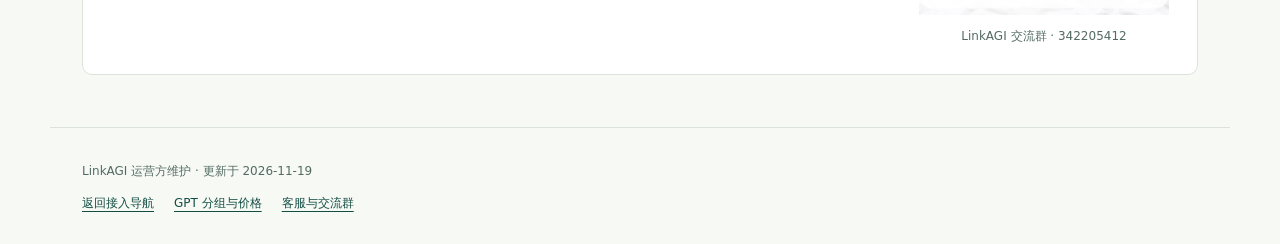
==== commit 31a010c8: "Add Claude cache troubleshooting guide with trial entry" ====
--- a/docs/api-errors.html
+++ b/docs/api-errors.html
@@ -67,6 +67,10 @@
       <p class="fix">客户端超时不一定代表服务端没有处理。先核对日志，避免重复执行任务。</p></div>
     </section>
     <section class="section">
+      <h2>调用成功，但没看到缓存？</h2>
+      <p>先分清缓存写入、缓存读取和客户端未显示字段。<a href="claude-cache.html">查看 Claude 缓存排查与当前修复说明 →</a></p>
+    </section>
+    <section class="section">
       <h2>第一次接入，先跑通一条短请求</h2>
       <p>选模型和分组 → 创建 Key → 按客户端教程配置 → 在使用日志确认结果。</p>
       <div class="actions"><a class="button primary" href="./#connect">打开客户端配置</a><a class="button" href="https://docs.linktoagi.com/">完整接入文档 ↗</a><a class="button" href="https://api.linktoagi.com/usage-logs/common">查看使用日志 ↗</a></div>
@@ -75,6 +79,6 @@
       <div class="trial-panel"><div><p class="eyebrow">LinkAGI · API 中转</p><h2>领取 5 元体验额度</h2><p>支持 GPT / Codex、Claude、Gemini 等模型，人民币按用量计费。QQ群 <strong>342205412</strong>，加入交流群并在<a href="https://www.v2ex.com/t/1257630">活动帖</a>留言可领取体验额度，接入问题也可以在群里交流。</p><div class="actions"><a class="button primary" href="https://api.linktoagi.com/sign-up">注册 LinkAGI ↗</a><a class="button" href="https://qm.qq.com/q/E968hOM5Ka">加入 QQ 群</a></div><p><a href="https://api.linktoagi.com/pricing">查看当前模型和价格 →</a></p></div><figure><a href="https://qm.qq.com/q/E968hOM5Ka"><img src="assets/qq-group.jpg" width="1050" height="1350" alt="LinkAGI QQ 群二维码，群号 342205412" loading="lazy"></a><figcaption>LinkAGI 交流群 · 342205412</figcaption></figure></div>
     </section>
   </main>
-  <footer class="wrap footer"><p>LinkAGI 运营方维护 · 更新于 2026-11-18</p><nav aria-label="页脚"><a href="./">返回接入导航</a><a href="gpt-groups.html">GPT 分组与价格</a><a href="https://docs.linktoagi.com/about.html#qq-community">客服与交流群</a></nav></footer>
+  <footer class="wrap footer"><p>LinkAGI 运营方维护 · 更新于 2026-11-19</p><nav aria-label="页脚"><a href="./">返回接入导航</a><a href="gpt-groups.html">GPT 分组与价格</a><a href="https://docs.linktoagi.com/about.html#qq-community">客服与交流群</a></nav></footer>
 </body>
 </html>
